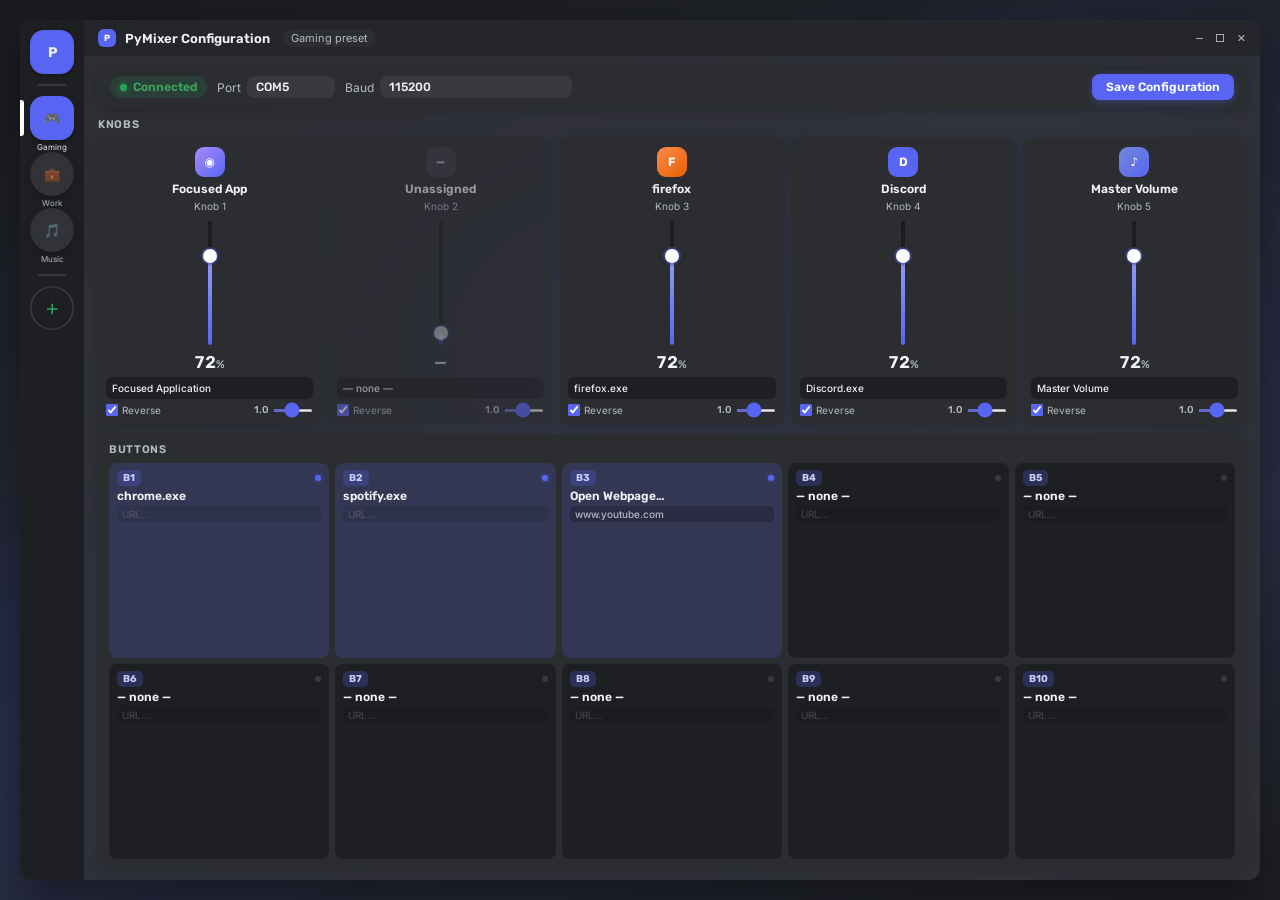
==== PyMixer/ui/index.html @ 0c316b10 "Add Discord-dark pywebview settings UI with profiles Fork reskin (Skin H2): Rubik/Inter, thin vertic" ====
<!DOCTYPE html>
<html lang="en">
<head>
  <meta charset="utf-8" />
  <meta name="viewport" content="width=device-width, initial-scale=1" />
  <title>PyMixer Configuration</title>
  <link rel="stylesheet" href="fonts.css" />
  <link rel="stylesheet" href="style.css" />
</head>
<body>
<div class="scene">
  <div class="blob b1"></div>
  <div class="blob b2"></div>
  <div class="blob b3"></div>
  <div class="shell">
    <div class="rail" id="rail">
      <div class="rail-item home" id="rail-home" title="PyMixer">P</div>
      <div class="rail-sep"></div>
      <div id="rail-profiles"></div>
      <div class="rail-sep"></div>
      <button type="button" class="rail-item add" id="rail-add" title="Add profile">+</button>
    </div>
    <div class="window">
      <div class="titlebar">
        <div class="title-left">
          <div class="logo">P</div>
          <div class="title">PyMixer Configuration</div>
          <span class="preset-tag" id="preset-tag">Default preset</span>
        </div>
        <div class="winbtns">
          <span title="Minimize">─</span>
          <span title="Maximize">□</span>
          <span class="close-btn" id="btn-close" title="Close">✕</span>
        </div>
      </div>
      <div class="content">
        <div class="conn">
          <div class="pill" id="status-pill"><span class="dot"></span> <span id="status-text">Checking…</span></div>
          <div class="field">
            <label for="port-select">Port</label>
            <select class="chip-select" id="port-select"></select>
          </div>
          <div class="field">
            <label for="baud-input">Baud</label>
            <input class="chip-input" id="baud-input" type="number" min="9600" step="100" value="115200" />
          </div>
          <div class="spacer"></div>
          <button type="button" class="save" id="btn-save">Save Configuration</button>
        </div>

        <div>
          <div class="sec">Knobs</div>
          <div class="channels" id="channels"></div>
        </div>

        <div class="btn-panel">
          <div class="sec">Buttons</div>
          <div class="btn-grid" id="buttons"></div>
        </div>
      </div>
    </div>
  </div>
  <div class="toast" id="toast"></div>
  <div class="modal-backdrop" id="modal">
    <div class="modal">
      <h3 id="modal-title">Add profile</h3>
      <input id="modal-input" type="text" maxlength="32" placeholder="Profile name" />
      <div class="modal-actions">
        <button type="button" class="ghost" id="modal-cancel">Cancel</button>
        <button type="button" class="danger" id="modal-delete" style="display:none">Delete</button>
        <button type="button" class="primary" id="modal-ok">Save</button>
      </div>
    </div>
  </div>
  <div class="rail-ctx" id="rail-ctx">
    <button type="button" id="ctx-rename">Rename…</button>
    <button type="button" class="danger" id="ctx-delete">Delete</button>
  </div>
</div>
<script src="app.js"></script>
</body>
</html>
---- PyMixer/ui/fonts.css ----
@font-face {
  font-family: 'Inter';
  font-style: normal;
  font-weight: 400;
  font-display: swap;
  src: url(fonts/f2.ttf) format('truetype');
}
@font-face {
  font-family: 'Inter';
  font-style: normal;
  font-weight: 500;
  font-display: swap;
  src: url(fonts/f1.ttf) format('truetype');
}
@font-face {
  font-family: 'Inter';
  font-style: normal;
  font-weight: 600;
  font-display: swap;
  src: url(fonts/f0.ttf) format('truetype');
}
@font-face {
  font-family: 'Rubik';
  font-style: normal;
  font-weight: 400;
  font-display: swap;
  src: url(fonts/f5.ttf) format('truetype');
}
@font-face {
  font-family: 'Rubik';
  font-style: normal;
  font-weight: 500;
  font-display: swap;
  src: url(fonts/f6.ttf) format('truetype');
}
@font-face {
  font-family: 'Rubik';
  font-style: normal;
  font-weight: 600;
  font-display: swap;
  src: url(fonts/f3.ttf) format('truetype');
}
@font-face {
  font-family: 'Rubik';
  font-style: normal;
  font-weight: 700;
  font-display: swap;
  src: url(fonts/f4.ttf) format('truetype');
}
---- PyMixer/ui/style.css ----
* { box-sizing: border-box; margin: 0; padding: 0; }
  :root {
    --rubik: "Rubik", system-ui, sans-serif;
    --inter: "Inter", system-ui, sans-serif;
    --base: #313338;
    --panel: #2B2D31;
    --deep: #1E1F22;
    --elev: #383A40;
    --blurple: #5865F2;
    --green: #23A55A;
    --text: #F2F3F5;
    --muted: #B5BAC1;
  }
  body {
    width: 1100px; height: 640px; overflow: hidden;
    font-family: var(--inter); color: var(--text); background: var(--deep);
  }
  .scene {
    width: 1100px; height: 640px; position: relative; overflow: hidden;
    background:
      radial-gradient(ellipse 80% 65% at 58% 40%, rgba(88,101,242,0.28) 0%, transparent 55%),
      radial-gradient(ellipse 55% 50% at 22% 70%, rgba(40,70,180,0.32) 0%, transparent 50%),
      radial-gradient(ellipse 45% 40% at 78% 18%, rgba(100,130,255,0.18) 0%, transparent 45%),
      linear-gradient(165deg, #1a1b1e 0%, #252836 42%, #2a2f45 68%, #1e1f22 100%);
  }
  .blob { position: absolute; border-radius: 50%; pointer-events: none; filter: blur(70px); }
  .b1 { width: 380px; height: 300px; left: 32%; top: 18%; background: rgba(88,101,242,0.22); }
  .b2 { width: 260px; height: 220px; right: 4%; top: 6%; background: rgba(60,90,220,0.18); filter: blur(80px); }
  .b3 { width: 300px; height: 240px; left: -2%; bottom: 4%; background: rgba(40,60,160,0.2); filter: blur(75px); }

  .shell {
    position: relative; z-index: 2;
    width: 1060px; height: 600px; margin: 20px;
    display: flex; border-radius: 12px; overflow: hidden;
    box-shadow: 0 20px 50px rgba(0,0,0,0.45);
  }

  /* Discord-like server rail */
  .rail {
    width: 64px; flex-shrink: 0;
    background: var(--deep);
    display: flex; flex-direction: column; align-items: center;
    padding: 10px 0; gap: 8px;
  }
  .rail-pill {
    width: 4px; height: 36px; border-radius: 0 3px 3px 0;
    background: transparent; position: absolute; left: 0;
  }
  .rail-item {
    width: 44px; height: 44px; border-radius: 50%;
    background: var(--base); color: var(--text);
    display: grid; place-items: center;
    font-family: var(--rubik); font-size: 13px; font-weight: 700;
    position: relative; transition: border-radius 0.15s;
    box-shadow: 0 2px 6px rgba(0,0,0,0.25);
  }
  .rail-item.active {
    border-radius: 14px; background: var(--blurple); color: #fff;
  }
  .rail-item.active::before {
    content: ''; position: absolute; left: -10px; width: 4px; height: 36px;
    background: #fff; border-radius: 0 3px 3px 0;
  }
  .rail-item.home { background: var(--blurple); border-radius: 14px; font-size: 14px; }
  .rail-sep {
    width: 28px; height: 2px; border-radius: 1px; background: var(--elev); margin: 2px 0;
  }
  .rail-item.add {
    background: transparent; color: var(--green);
    box-shadow: inset 0 0 0 1.5px var(--elev);
    font-size: 20px; font-weight: 400;
  }
  .rail-tip {
    font-family: var(--inter); font-size: 8px; color: var(--muted);
    text-align: center; line-height: 1.1; margin-top: -2px; max-width: 52px;
  }

  .window {
    flex: 1; min-width: 0;
    background: rgba(49, 51, 56, 0.86);
    backdrop-filter: blur(24px) saturate(1.2);
    -webkit-backdrop-filter: blur(24px) saturate(1.2);
    display: flex; flex-direction: column; overflow: hidden;
    box-shadow: inset 0 1px 0 rgba(255,255,255,0.04);
  }
  .titlebar {
    height: 36px; display: flex; align-items: center; justify-content: space-between;
    padding: 0 14px; background: rgba(30,31,34,0.55); flex-shrink: 0;
  }
  .title-left { display: flex; align-items: center; gap: 9px; }
  .logo {
    width: 18px; height: 18px; border-radius: 6px; background: var(--blurple); color: #fff;
    display: grid; place-items: center; font-family: var(--rubik); font-size: 9px; font-weight: 700;
  }
  .title { font-family: var(--rubik); font-size: 13px; font-weight: 600; }
  .preset-tag {
    font-family: var(--inter); font-size: 11px; color: var(--muted);
    background: var(--panel); padding: 2px 8px; border-radius: 999px; margin-left: 4px;
  }
  .winbtns { display: flex; gap: 12px; color: var(--muted); font-size: 11px; }

  .content {
    flex: 1; padding: 10px 14px 12px; display: flex; flex-direction: column; gap: 10px; min-height: 0;
  }
  .conn {
    display: flex; align-items: center; gap: 10px;
    background: var(--panel); border-radius: 8px; padding: 8px 12px;
    box-shadow: 0 2px 8px rgba(0,0,0,0.18); flex-shrink: 0;
  }
  .pill {
    display: inline-flex; align-items: center; gap: 6px;
    background: rgba(35,165,90,0.15); color: #3ba55d;
    font-family: var(--rubik); font-size: 12px; font-weight: 600;
    padding: 4px 10px; border-radius: 999px;
  }
  .pill .dot {
    width: 7px; height: 7px; border-radius: 50%; background: var(--green);
    box-shadow: 0 0 6px rgba(35,165,90,0.7);
  }
  .field { display: flex; align-items: center; gap: 6px; font-family: var(--inter); font-size: 12px; color: var(--muted); }
  .chip {
    background: var(--elev); color: var(--text);
    font-family: var(--rubik); font-size: 12px; font-weight: 500;
    padding: 4px 9px; border-radius: 8px;
  }
  .spacer { flex: 1; }
  .save {
    background: var(--blurple); color: #fff; border: none;
    font-family: var(--rubik); font-size: 12px; font-weight: 600;
    padding: 6px 14px; border-radius: 8px;
    box-shadow: 0 2px 10px rgba(88,101,242,0.35);
  }
  .sec {
    font-family: var(--rubik); font-size: 11px; font-weight: 600;
    letter-spacing: 0.06em; text-transform: uppercase; color: var(--muted);
    margin-bottom: 7px;
  }
  .channels { display: grid; grid-template-columns: repeat(5, 1fr); gap: 8px; flex-shrink: 0; }
  .channel {
    background: var(--panel); border-radius: 8px; padding: 9px 8px 8px;
    display: flex; flex-direction: column; align-items: center; gap: 5px;
    min-height: 286px; box-shadow: 0 2px 8px rgba(0,0,0,0.16);
  }
  .channel.off { opacity: 0.55; }
  .badge {
    width: 30px; height: 30px; border-radius: 9px;
    display: grid; place-items: center;
    font-family: var(--rubik); font-size: 12px; font-weight: 700; color: #fff;
  }
  .badge.focus { background: linear-gradient(135deg, #a78bfa, #5865F2); }
  .badge.empty { background: var(--elev); color: var(--muted); }
  .badge.ff { background: linear-gradient(135deg, #ff8a4c, #e66000); }
  .badge.dc { background: #5865F2; }
  .badge.master { background: linear-gradient(135deg, #7289da, #5865F2); }
  .ch-name {
    font-family: var(--rubik); font-size: 12px; font-weight: 600;
    text-align: center; line-height: 1.2; color: var(--text);
    max-width: 100%; white-space: nowrap; overflow: hidden; text-overflow: ellipsis;
  }
  .ch-sub { font-family: var(--inter); font-size: 10px; color: var(--muted); margin-top: -1px; }
  .fader-wrap {
    flex: 1; width: 100%; display: flex; justify-content: center; align-items: stretch;
    padding: 4px 0 2px; min-height: 120px;
  }
  .fader {
    width: 4px; height: 100%; border-radius: 2px; background: var(--deep); position: relative;
    box-shadow: inset 0 1px 2px rgba(0,0,0,0.35);
  }
  .fader-fill {
    position: absolute; left: 0; right: 0; bottom: 0; border-radius: 2px;
    background: linear-gradient(180deg, #949cf7 0%, var(--blurple) 100%);
  }
  .fader-knob {
    position: absolute; left: 50%; width: 14px; height: 14px; margin-left: -7px;
    border-radius: 50%; background: #fff;
    box-shadow: 0 1px 4px rgba(0,0,0,0.4), 0 0 0 2px rgba(88,101,242,0.45);
  }
  .vol {
    font-family: var(--rubik); font-size: 17px; font-weight: 600;
    color: var(--text); font-variant-numeric: tabular-nums;
  }
  .vol span { font-size: 11px; font-weight: 500; color: var(--muted); }
  .vol.dim { color: var(--muted); }
  .controls { width: 100%; display: flex; flex-direction: column; gap: 5px; }
  .dd {
    width: 100%; background: var(--deep); color: var(--text);
    font-family: var(--inter); font-size: 10px; font-weight: 500;
    padding: 5px 6px; border-radius: 6px;
    white-space: nowrap; overflow: hidden; text-overflow: ellipsis;
  }
  .opts {
    display: flex; align-items: center; justify-content: space-between; gap: 4px;
    font-family: var(--inter); font-size: 10px; color: var(--muted);
  }
  .chk { display: flex; align-items: center; gap: 4px; }
  .chk-box {
    width: 12px; height: 12px; border-radius: 3px; background: var(--blurple);
    display: grid; place-items: center; color: #fff; font-size: 8px; font-weight: 700;
  }
  .sens { display: flex; align-items: center; gap: 4px; font-family: var(--rubik); font-size: 10px; font-weight: 500; }
  .sens-bar { width: 32px; height: 3px; border-radius: 2px; background: var(--deep); position: relative; }
  .sens-fill { position: absolute; left: 0; top: 0; bottom: 0; width: 50%; background: var(--blurple); border-radius: 2px; }
  .sens-dot {
    position: absolute; top: -3px; left: 50%; width: 8px; height: 8px; margin-left: -4px;
    background: #fff; border-radius: 50%; box-shadow: 0 0 0 2px var(--blurple);
  }
  .btn-panel {
    flex: 1; min-height: 0; background: var(--panel); border-radius: 8px; padding: 9px 11px;
    box-shadow: 0 2px 8px rgba(0,0,0,0.14); display: flex; flex-direction: column;
  }
  .btn-grid { display: grid; grid-template-columns: repeat(5, 1fr); gap: 6px; flex: 1; }
  .bcard {
    background: var(--deep); border-radius: 8px; padding: 7px 8px;
    display: flex; flex-direction: column; gap: 3px;
  }
  .bcard.live { background: rgba(88,101,242,0.18); }
  .btop { display: flex; align-items: center; justify-content: space-between; }
  .bid {
    font-family: var(--rubik); font-size: 10px; font-weight: 700; color: #c9cdfb;
    background: rgba(88,101,242,0.25); padding: 2px 6px; border-radius: 5px;
  }
  .bdot { width: 6px; height: 6px; border-radius: 50%; background: var(--elev); }
  .bdot.on { background: var(--blurple); box-shadow: 0 0 5px rgba(88,101,242,0.6); }
  .bact {
    font-family: var(--rubik); font-size: 12px; font-weight: 600; color: var(--text);
    white-space: nowrap; overflow: hidden; text-overflow: ellipsis;
  }
  .bcard:not(.live) .bact { color: var(--muted); font-weight: 500; }
  .burl {
    font-family: var(--inter); font-size: 10px; color: var(--muted);
    background: rgba(0,0,0,0.2); border-radius: 4px; padding: 2px 5px;
    white-space: nowrap; overflow: hidden; text-overflow: ellipsis;
  }
  .bcard:not(.live) .burl { opacity: 0.4; }

  /* Interactive controls (pywebview / live UI) */
  html, body { width: 100%; height: 100%; min-width: 960px; min-height: 600px; }
  .scene { width: 100%; height: 100%; }
  .shell { width: calc(100% - 40px); height: calc(100% - 40px); margin: 20px; }
  .rail-item { cursor: pointer; border: none; outline: none; }
  .rail-item:hover:not(.active):not(.home) { border-radius: 14px; background: var(--elev); }
  .rail-item.add:hover { color: #fff; background: var(--green); box-shadow: none; }
  .rail-wrap { display: flex; flex-direction: column; align-items: center; gap: 2px; width: 100%; }
  .rail-label {
    font-family: var(--inter); font-size: 8px; color: var(--muted);
    text-align: center; max-width: 56px; overflow: hidden; text-overflow: ellipsis; white-space: nowrap;
  }
  .rail-item.active + .rail-label, .rail-wrap.active .rail-label { color: var(--text); }
  button.save { cursor: pointer; }
  button.save:hover { filter: brightness(1.08); }
  button.save:disabled { opacity: 0.6; cursor: default; }
  .pill.off { background: rgba(237,66,69,0.15); color: #ed4245; }
  .pill.off .dot { background: #ed4245; box-shadow: 0 0 6px rgba(237,66,69,0.7); }
  select.dd, select.chip-select, input.chip-input, input.burl-input {
    width: 100%; background: var(--deep); color: var(--text); border: none; outline: none;
    font-family: var(--inter); font-size: 10px; font-weight: 500;
    padding: 5px 6px; border-radius: 6px; appearance: none; -webkit-appearance: none;
    cursor: pointer;
  }
  select.chip-select, input.chip-input {
    width: auto; min-width: 88px; font-family: var(--rubik); font-size: 12px;
    background: var(--elev); padding: 4px 9px; border-radius: 8px;
  }
  input.burl-input {
    background: rgba(0,0,0,0.2); border-radius: 4px; padding: 2px 5px; font-size: 10px;
    color: var(--muted); cursor: text;
  }
  input.burl-input:disabled { opacity: 0.4; }
  .chk input[type=checkbox] { accent-color: var(--blurple); width: 12px; height: 12px; cursor: pointer; }
  .sens input[type=range] {
    width: 40px; height: 3px; accent-color: var(--blurple); cursor: pointer;
  }
  .sens-val { min-width: 22px; text-align: right; }
  .toast {
    position: absolute; right: 28px; bottom: 28px; z-index: 20;
    background: var(--blurple); color: #fff; padding: 8px 14px; border-radius: 8px;
    font-family: var(--rubik); font-size: 12px; font-weight: 600;
    box-shadow: 0 8px 24px rgba(0,0,0,0.35); opacity: 0; transform: translateY(8px);
    transition: opacity 0.2s, transform 0.2s; pointer-events: none;
  }
  .toast.show { opacity: 1; transform: translateY(0); }
  .toast.err { background: #ed4245; }
  .winbtns span { cursor: default; user-select: none; }
  .winbtns .close-btn { cursor: pointer; }
  .winbtns .close-btn:hover { color: #ed4245; }
  .channel select.dd { margin-top: 0; }
  .bcard select.bact-select {
    width: 100%; background: transparent; border: none; outline: none; color: inherit;
    font-family: var(--rubik); font-size: 12px; font-weight: 600; padding: 0;
    appearance: none; -webkit-appearance: none; cursor: pointer;
  }
  .modal-backdrop {
    position: absolute; inset: 0; z-index: 30; background: rgba(0,0,0,0.55);
    display: none; align-items: center; justify-content: center;
  }
  .modal-backdrop.show { display: flex; }
  .modal {
    background: var(--panel); border-radius: 12px; padding: 16px 18px; width: 320px;
    box-shadow: 0 16px 40px rgba(0,0,0,0.5);
  }
  .modal h3 { font-family: var(--rubik); font-size: 15px; margin-bottom: 10px; }
  .modal input {
    width: 100%; background: var(--deep); border: none; border-radius: 8px;
    color: var(--text); padding: 8px 10px; font-family: var(--inter); font-size: 13px;
    outline: none; margin-bottom: 12px;
  }
  .modal-actions { display: flex; gap: 8px; justify-content: flex-end; }
  .modal-actions button {
    border: none; border-radius: 8px; padding: 6px 12px; cursor: pointer;
    font-family: var(--rubik); font-size: 12px; font-weight: 600;
  }
  .modal-actions .primary { background: var(--blurple); color: #fff; }
  .modal-actions .ghost { background: var(--elev); color: var(--text); }
  .modal-actions .danger { background: #ed4245; color: #fff; }
  .rail-ctx {
    position: absolute; z-index: 40; background: var(--panel); border-radius: 8px;
    padding: 4px; min-width: 120px; box-shadow: 0 8px 24px rgba(0,0,0,0.4); display: none;
  }
  .rail-ctx.show { display: block; }
  .rail-ctx button {
    display: block; width: 100%; text-align: left; border: none; background: transparent;
    color: var(--text); font-family: var(--inter); font-size: 12px; padding: 6px 10px;
    border-radius: 6px; cursor: pointer;
  }
  .rail-ctx button:hover { background: var(--elev); }
  .rail-ctx button.danger { color: #ed4245; }
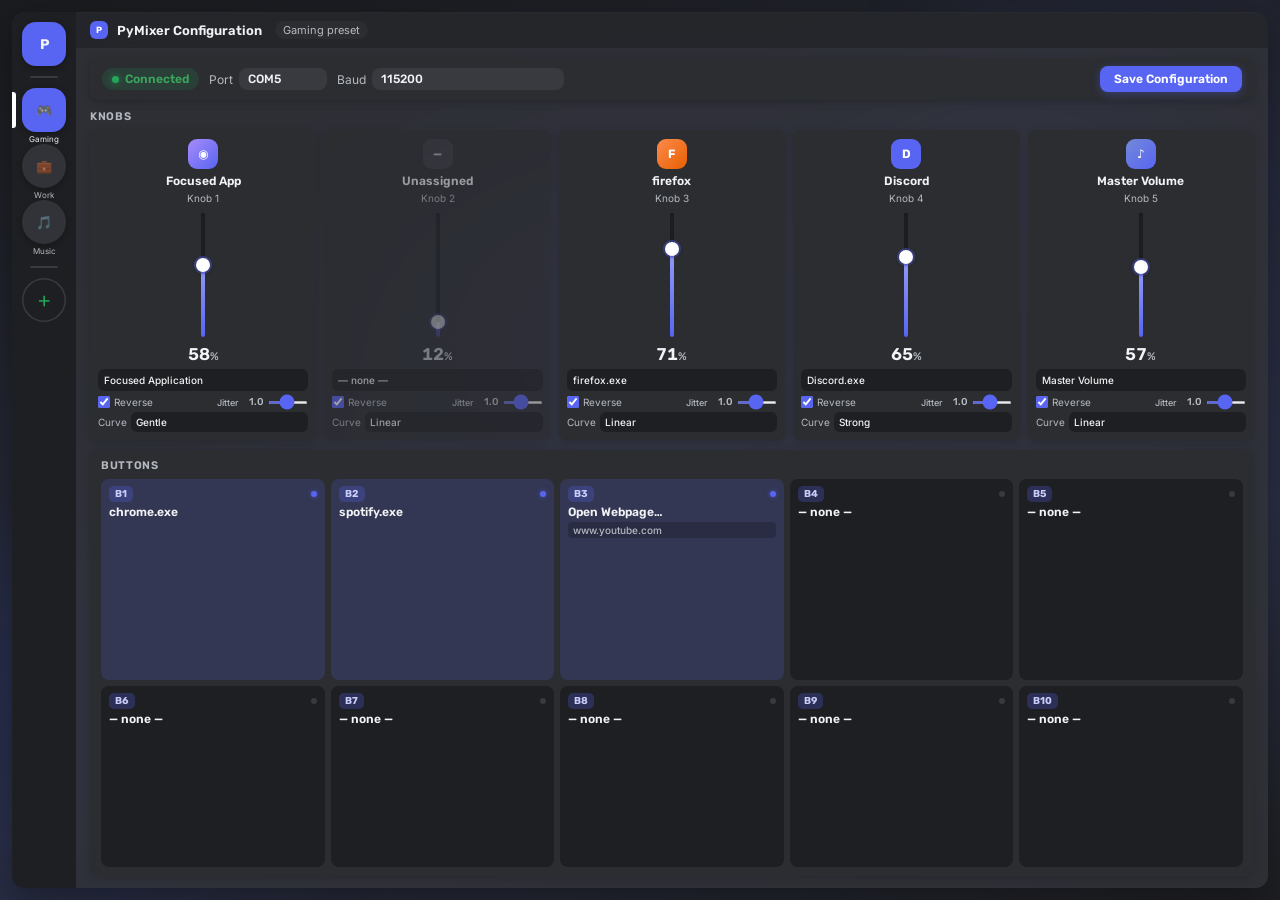
==== commit 2bf91cd3: "Fix settings chrome, live faders, curves, and harden profiles Remove the fake in-window title bar th" ====
--- a/PyMixer/ui/index.html
+++ b/PyMixer/ui/index.html
@@ -21,16 +21,11 @@
       <button type="button" class="rail-item add" id="rail-add" title="Add profile">+</button>
     </div>
     <div class="window">
-      <div class="titlebar">
+      <div class="header">
         <div class="title-left">
           <div class="logo">P</div>
           <div class="title">PyMixer Configuration</div>
           <span class="preset-tag" id="preset-tag">Default preset</span>
-        </div>
-        <div class="winbtns">
-          <span title="Minimize">─</span>
-          <span title="Maximize">□</span>
-          <span class="close-btn" id="btn-close" title="Close">✕</span>
         </div>
       </div>
       <div class="content">
--- a/PyMixer/ui/style.css
+++ b/PyMixer/ui/style.css
@@ -31,9 +31,9 @@
 
   .shell {
     position: relative; z-index: 2;
-    width: 1060px; height: 600px; margin: 20px;
+    width: 1060px; height: 600px; margin: 12px;
     display: flex; border-radius: 12px; overflow: hidden;
-    box-shadow: 0 20px 50px rgba(0,0,0,0.45);
+    box-shadow: 0 12px 36px rgba(0,0,0,0.35);
   }
 
   /* Discord-like server rail */
@@ -84,7 +84,7 @@
     display: flex; flex-direction: column; overflow: hidden;
     box-shadow: inset 0 1px 0 rgba(255,255,255,0.04);
   }
-  .titlebar {
+  .header {
     height: 36px; display: flex; align-items: center; justify-content: space-between;
     padding: 0 14px; background: rgba(30,31,34,0.55); flex-shrink: 0;
   }
@@ -98,7 +98,6 @@
     font-family: var(--inter); font-size: 11px; color: var(--muted);
     background: var(--panel); padding: 2px 8px; border-radius: 999px; margin-left: 4px;
   }
-  .winbtns { display: flex; gap: 12px; color: var(--muted); font-size: 11px; }
 
   .content {
     flex: 1; padding: 10px 14px 12px; display: flex; flex-direction: column; gap: 10px; min-height: 0;
@@ -140,7 +139,7 @@
   .channel {
     background: var(--panel); border-radius: 8px; padding: 9px 8px 8px;
     display: flex; flex-direction: column; align-items: center; gap: 5px;
-    min-height: 286px; box-shadow: 0 2px 8px rgba(0,0,0,0.16);
+    min-height: 310px; box-shadow: 0 2px 8px rgba(0,0,0,0.16);
   }
   .channel.off { opacity: 0.55; }
   .badge {
@@ -166,7 +165,11 @@
   .fader {
     width: 4px; height: 100%; border-radius: 2px; background: var(--deep); position: relative;
     box-shadow: inset 0 1px 2px rgba(0,0,0,0.35);
-  }
+    pointer-events: none; user-select: none;
+  }
+  .fader.stale .fader-fill { opacity: 0.35; }
+  .fader.stale .fader-knob { opacity: 0.35; box-shadow: none; }
+  .vol.stale { color: var(--muted); opacity: 0.7; font-size: 13px; font-weight: 500; }
   .fader-fill {
     position: absolute; left: 0; right: 0; bottom: 0; border-radius: 2px;
     background: linear-gradient(180deg, #949cf7 0%, var(--blurple) 100%);
@@ -237,7 +240,7 @@
   /* Interactive controls (pywebview / live UI) */
   html, body { width: 100%; height: 100%; min-width: 960px; min-height: 600px; }
   .scene { width: 100%; height: 100%; }
-  .shell { width: calc(100% - 40px); height: calc(100% - 40px); margin: 20px; }
+  .shell { width: calc(100% - 24px); height: calc(100% - 24px); margin: 12px; }
   .rail-item { cursor: pointer; border: none; outline: none; }
   .rail-item:hover:not(.active):not(.home) { border-radius: 14px; background: var(--elev); }
   .rail-item.add:hover { color: #fff; background: var(--green); box-shadow: none; }
@@ -281,9 +284,6 @@
   }
   .toast.show { opacity: 1; transform: translateY(0); }
   .toast.err { background: #ed4245; }
-  .winbtns span { cursor: default; user-select: none; }
-  .winbtns .close-btn { cursor: pointer; }
-  .winbtns .close-btn:hover { color: #ed4245; }
   .channel select.dd { margin-top: 0; }
   .bcard select.bact-select {
     width: 100%; background: transparent; border: none; outline: none; color: inherit;
@@ -325,3 +325,24 @@
   }
   .rail-ctx button:hover { background: var(--elev); }
   .rail-ctx button.danger { color: #ed4245; }
+
+  .opts-col { width: 100%; display: flex; flex-direction: column; gap: 4px; }
+  .opts { flex-wrap: wrap; }
+  .sens-label {
+    font-family: var(--inter); font-size: 9px; color: var(--muted);
+    white-space: nowrap;
+  }
+  .curve-row {
+    display: flex; align-items: center; justify-content: space-between; gap: 4px;
+    font-family: var(--inter); font-size: 10px; color: var(--muted); width: 100%;
+  }
+  .curve-row label { flex-shrink: 0; }
+  select.curve-select {
+    flex: 1; min-width: 0; background: var(--deep); color: var(--text); border: none; outline: none;
+    font-family: var(--inter); font-size: 10px; font-weight: 500;
+    padding: 4px 5px; border-radius: 6px; appearance: none; -webkit-appearance: none;
+    cursor: pointer;
+  }
+  input.burl-input { display: none; }
+  input.burl-input.show { display: block; }
+
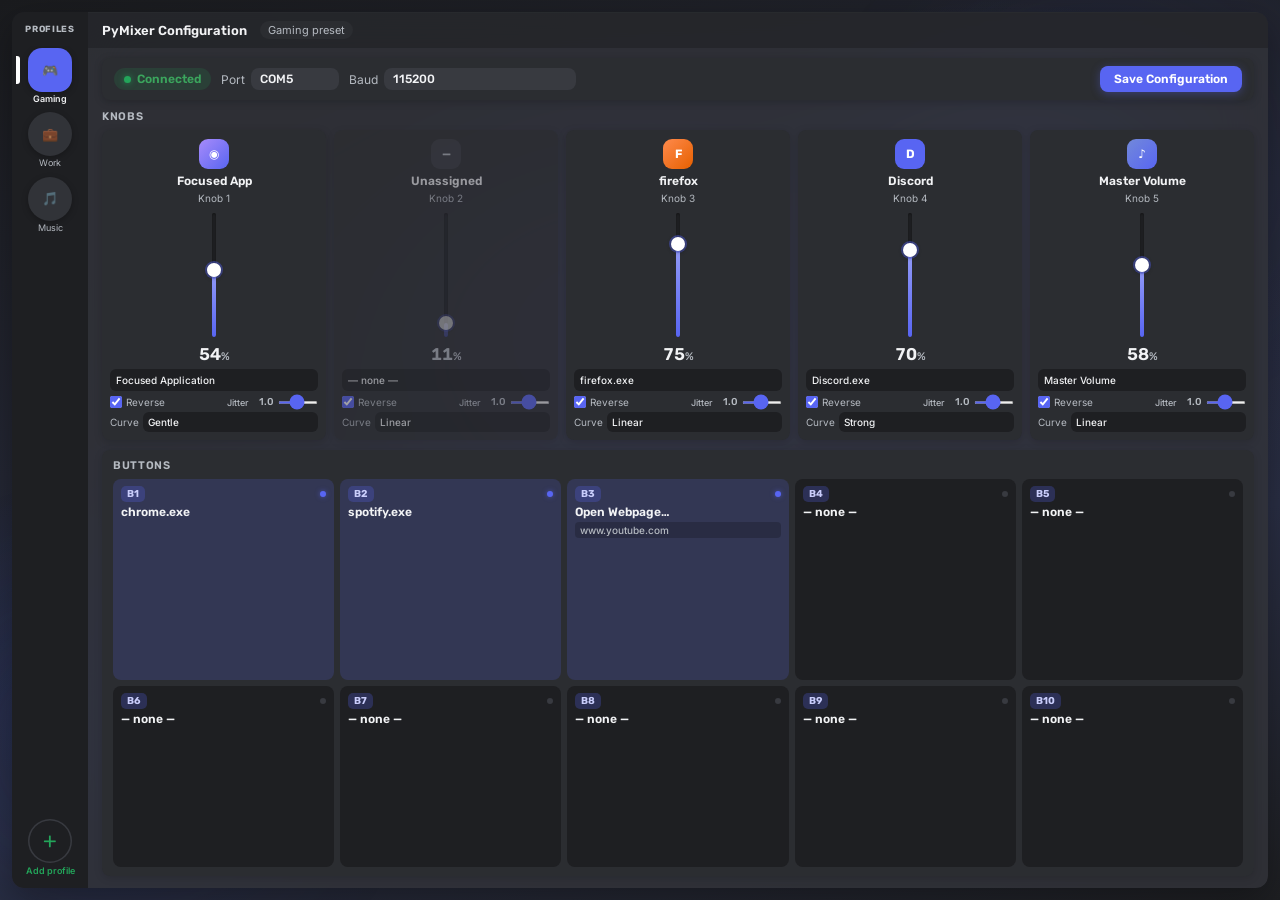
==== commit 8a8a0802: "Clarify profiles rail and use real app icon in tray popup Remove the home/logo P badges from the set" ====
--- a/PyMixer/ui/index.html
+++ b/PyMixer/ui/index.html
@@ -14,16 +14,16 @@
   <div class="blob b3"></div>
   <div class="shell">
     <div class="rail" id="rail">
-      <div class="rail-item home" id="rail-home" title="PyMixer">P</div>
-      <div class="rail-sep"></div>
-      <div id="rail-profiles"></div>
-      <div class="rail-sep"></div>
-      <button type="button" class="rail-item add" id="rail-add" title="Add profile">+</button>
+      <div class="rail-heading">Profiles</div>
+      <div id="rail-profiles" class="rail-profiles"></div>
+      <div class="rail-foot">
+        <button type="button" class="rail-item add" id="rail-add" title="Add profile" aria-label="Add profile">+</button>
+        <div class="rail-label">Add profile</div>
+      </div>
     </div>
     <div class="window">
       <div class="header">
         <div class="title-left">
-          <div class="logo">P</div>
           <div class="title">PyMixer Configuration</div>
           <span class="preset-tag" id="preset-tag">Default preset</span>
         </div>
--- a/PyMixer/ui/style.css
+++ b/PyMixer/ui/style.css
@@ -36,45 +36,48 @@
     box-shadow: 0 12px 36px rgba(0,0,0,0.35);
   }
 
-  /* Discord-like server rail */
+  /* Discord-like profiles rail */
   .rail {
-    width: 64px; flex-shrink: 0;
+    width: 76px; flex-shrink: 0;
     background: var(--deep);
     display: flex; flex-direction: column; align-items: center;
-    padding: 10px 0; gap: 8px;
-  }
-  .rail-pill {
-    width: 4px; height: 36px; border-radius: 0 3px 3px 0;
-    background: transparent; position: absolute; left: 0;
+    padding: 10px 0 12px; gap: 6px;
+  }
+  .rail-heading {
+    font-family: var(--rubik); font-size: 9px; font-weight: 700;
+    letter-spacing: 0.08em; text-transform: uppercase; color: var(--muted);
+    text-align: center; width: 100%; padding: 2px 4px 6px;
+  }
+  .rail-profiles {
+    flex: 1; min-height: 0; width: 100%;
+    display: flex; flex-direction: column; align-items: center; gap: 8px;
+    overflow-y: auto; padding: 2px 0;
   }
   .rail-item {
     width: 44px; height: 44px; border-radius: 50%;
     background: var(--base); color: var(--text);
     display: grid; place-items: center;
     font-family: var(--rubik); font-size: 13px; font-weight: 700;
-    position: relative; transition: border-radius 0.15s;
+    position: relative; transition: border-radius 0.15s, background 0.15s;
     box-shadow: 0 2px 6px rgba(0,0,0,0.25);
   }
   .rail-item.active {
     border-radius: 14px; background: var(--blurple); color: #fff;
   }
   .rail-item.active::before {
-    content: ''; position: absolute; left: -10px; width: 4px; height: 36px;
+    content: ''; position: absolute; left: -12px; width: 4px; height: 28px;
     background: #fff; border-radius: 0 3px 3px 0;
-  }
-  .rail-item.home { background: var(--blurple); border-radius: 14px; font-size: 14px; }
-  .rail-sep {
-    width: 28px; height: 2px; border-radius: 1px; background: var(--elev); margin: 2px 0;
   }
   .rail-item.add {
     background: transparent; color: var(--green);
     box-shadow: inset 0 0 0 1.5px var(--elev);
-    font-size: 20px; font-weight: 400;
-  }
-  .rail-tip {
-    font-family: var(--inter); font-size: 8px; color: var(--muted);
-    text-align: center; line-height: 1.1; margin-top: -2px; max-width: 52px;
-  }
+    font-size: 22px; font-weight: 400; line-height: 1;
+  }
+  .rail-foot {
+    display: flex; flex-direction: column; align-items: center; gap: 3px;
+    width: 100%; padding-top: 4px; margin-top: auto;
+  }
+  .rail-foot .rail-label { color: var(--green); font-weight: 600; }
 
   .window {
     flex: 1; min-width: 0;
@@ -89,10 +92,6 @@
     padding: 0 14px; background: rgba(30,31,34,0.55); flex-shrink: 0;
   }
   .title-left { display: flex; align-items: center; gap: 9px; }
-  .logo {
-    width: 18px; height: 18px; border-radius: 6px; background: var(--blurple); color: #fff;
-    display: grid; place-items: center; font-family: var(--rubik); font-size: 9px; font-weight: 700;
-  }
   .title { font-family: var(--rubik); font-size: 13px; font-weight: 600; }
   .preset-tag {
     font-family: var(--inter); font-size: 11px; color: var(--muted);
@@ -242,14 +241,15 @@
   .scene { width: 100%; height: 100%; }
   .shell { width: calc(100% - 24px); height: calc(100% - 24px); margin: 12px; }
   .rail-item { cursor: pointer; border: none; outline: none; }
-  .rail-item:hover:not(.active):not(.home) { border-radius: 14px; background: var(--elev); }
+  .rail-item:hover:not(.active):not(.add) { border-radius: 14px; background: var(--elev); }
   .rail-item.add:hover { color: #fff; background: var(--green); box-shadow: none; }
   .rail-wrap { display: flex; flex-direction: column; align-items: center; gap: 2px; width: 100%; }
   .rail-label {
-    font-family: var(--inter); font-size: 8px; color: var(--muted);
-    text-align: center; max-width: 56px; overflow: hidden; text-overflow: ellipsis; white-space: nowrap;
-  }
-  .rail-item.active + .rail-label, .rail-wrap.active .rail-label { color: var(--text); }
+    font-family: var(--inter); font-size: 9px; color: var(--muted);
+    text-align: center; max-width: 68px; line-height: 1.15;
+    overflow: hidden; text-overflow: ellipsis; white-space: nowrap;
+  }
+  .rail-wrap.active .rail-label { color: var(--text); font-weight: 600; }
   button.save { cursor: pointer; }
   button.save:hover { filter: brightness(1.08); }
   button.save:disabled { opacity: 0.6; cursor: default; }
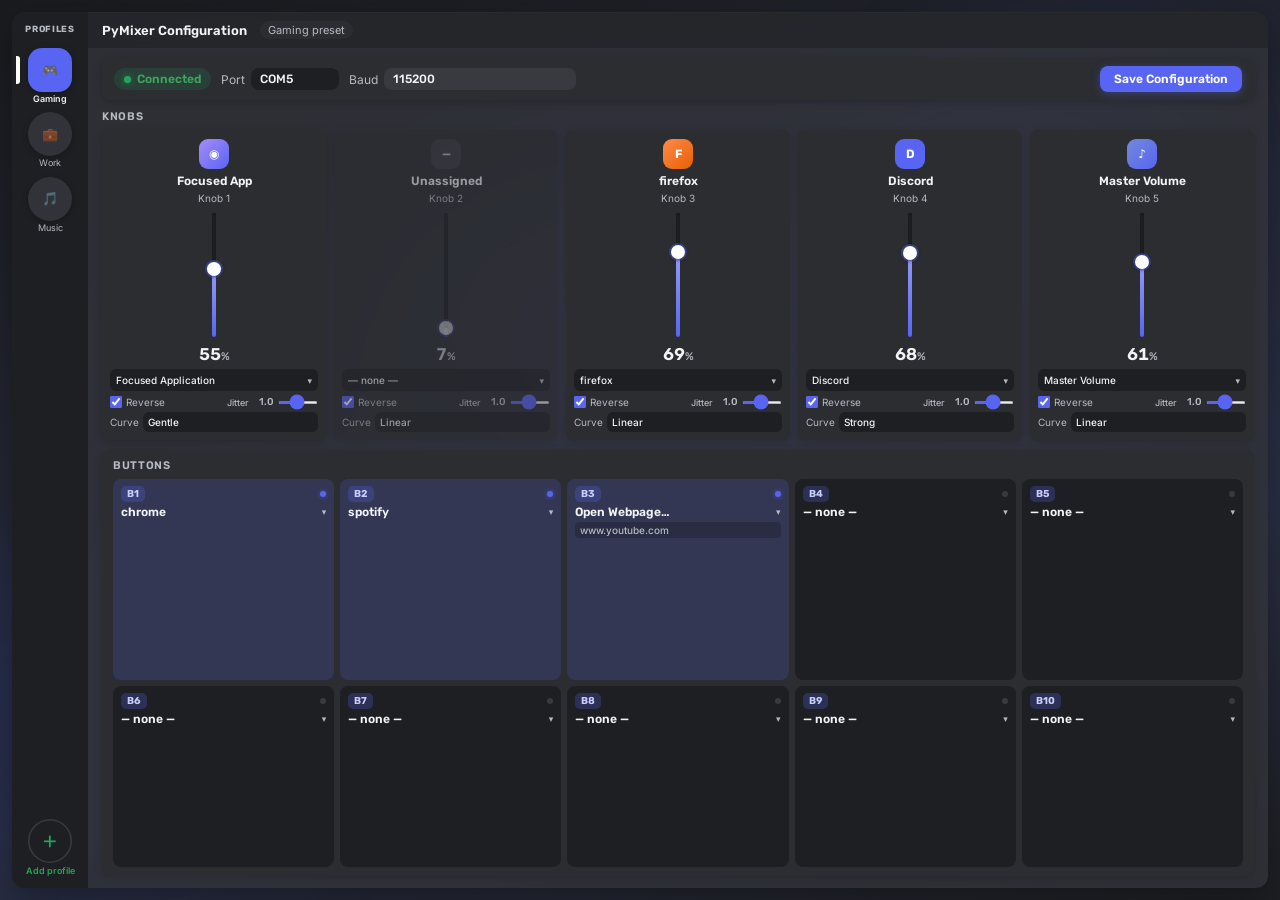
==== commit 57cb66ef: "v1.3.2: dark app picker, pycaw live faders, resilient config saves - Replace native knob/button <sel" ====
--- a/PyMixer/ui/index.html
+++ b/PyMixer/ui/index.html
@@ -3,6 +3,7 @@
 <head>
   <meta charset="utf-8" />
   <meta name="viewport" content="width=device-width, initial-scale=1" />
+  <meta name="color-scheme" content="dark" />
   <title>PyMixer Configuration</title>
   <link rel="stylesheet" href="fonts.css" />
   <link rel="stylesheet" href="style.css" />
@@ -72,6 +73,7 @@
     <button type="button" class="danger" id="ctx-delete">Delete</button>
   </div>
 </div>
+<script src="app_picker.js"></script>
 <script src="app.js"></script>
 </body>
 </html>
--- a/PyMixer/ui/style.css
+++ b/PyMixer/ui/style.css
@@ -12,9 +12,11 @@
     --text: #F2F3F5;
     --muted: #B5BAC1;
   }
+  html { color-scheme: dark; }
   body {
     width: 1100px; height: 640px; overflow: hidden;
     font-family: var(--inter); color: var(--text); background: var(--deep);
+    color-scheme: dark;
   }
   .scene {
     width: 1100px; height: 640px; position: relative; overflow: hidden;
@@ -346,3 +348,84 @@
   input.burl-input { display: none; }
   input.burl-input.show { display: block; }
 
+
+  /* Native <select> fallback (port / curve) — force dark options */
+  select, select.chip-select, select.curve-select {
+    color-scheme: dark;
+    background: var(--deep);
+    color: var(--text);
+  }
+  select option, select.chip-select option, select.curve-select option {
+    background: #1e1f22;
+    color: #f2f3f5;
+  }
+
+  /* Custom Discord-dark app picker */
+  .app-picker { position: relative; width: 100%; z-index: 1; }
+  .app-picker.open { z-index: 50; }
+  .app-picker .ap-btn {
+    width: 100%; display: flex; align-items: center; justify-content: space-between; gap: 6px;
+    background: var(--deep); color: var(--text); border: none; outline: none;
+    font-family: var(--inter); font-size: 10px; font-weight: 500;
+    padding: 5px 6px; border-radius: 6px; cursor: pointer; text-align: left;
+  }
+  .app-picker.compact .ap-btn {
+    background: transparent; font-family: var(--rubik); font-size: 12px; font-weight: 600;
+    padding: 0;
+  }
+  .app-picker .ap-label {
+    overflow: hidden; text-overflow: ellipsis; white-space: nowrap; flex: 1;
+  }
+  .app-picker .ap-caret { color: var(--muted); font-size: 9px; flex-shrink: 0; }
+  .app-picker .ap-panel {
+    display: none; position: absolute; left: 0; right: 0; top: calc(100% + 4px);
+    background: #1e1f22; border: 1px solid #3f4147; border-radius: 10px;
+    box-shadow: 0 12px 32px rgba(0,0,0,0.55); overflow: hidden; min-width: 220px;
+  }
+  .app-picker.open .ap-panel { display: flex; flex-direction: column; max-height: 280px; }
+  .ap-search-wrap { padding: 8px; border-bottom: 1px solid #2b2d31; }
+  .ap-search {
+    width: 100%; background: #2b2d31; color: var(--text); border: none; outline: none;
+    border-radius: 6px; padding: 7px 9px; font-family: var(--inter); font-size: 12px;
+  }
+  .ap-list {
+    overflow: auto; flex: 1; padding: 4px 0;
+    scrollbar-width: thin; scrollbar-color: #4e5058 #1e1f22;
+  }
+  .ap-list::-webkit-scrollbar { width: 8px; }
+  .ap-list::-webkit-scrollbar-track { background: #1e1f22; }
+  .ap-list::-webkit-scrollbar-thumb { background: #4e5058; border-radius: 8px; }
+  .ap-group {
+    padding: 8px 10px 4px; font-family: var(--rubik); font-size: 10px; font-weight: 700;
+    color: var(--muted); text-transform: uppercase; letter-spacing: 0.04em;
+  }
+  .ap-option {
+    display: flex; flex-direction: column; align-items: flex-start; gap: 1px;
+    width: 100%; border: none; background: transparent; color: var(--text);
+    text-align: left; padding: 6px 12px; cursor: pointer; font-family: var(--inter); font-size: 12px;
+  }
+  .ap-option:hover, .ap-option.active { background: #35373c; }
+  .ap-option.selected { background: rgba(88,101,242,0.22); color: #fff; }
+  .ap-opt-sub { font-size: 10px; color: var(--muted); }
+  .ap-expand {
+    width: calc(100% - 16px); margin: 4px 8px 8px; border: none; border-radius: 6px;
+    background: #2b2d31; color: var(--blurple); font-family: var(--inter); font-size: 11px;
+    font-weight: 600; padding: 7px 8px; cursor: pointer;
+  }
+  .ap-expand:hover { background: #35373c; }
+  .ap-manual { border-top: 1px solid #2b2d31; padding: 6px 8px 8px; }
+  .ap-manual-toggle {
+    border: none; background: transparent; color: var(--muted); cursor: pointer;
+    font-family: var(--inter); font-size: 11px; padding: 4px 2px;
+  }
+  .ap-manual-toggle:hover { color: var(--text); }
+  .ap-manual-row { display: none; gap: 6px; margin-top: 6px; }
+  .ap-manual-row.show { display: flex; }
+  .ap-manual-input {
+    flex: 1; background: #2b2d31; color: var(--text); border: none; outline: none;
+    border-radius: 6px; padding: 6px 8px; font-family: var(--inter); font-size: 11px;
+  }
+  .ap-manual-ok {
+    border: none; border-radius: 6px; background: var(--blurple); color: #fff;
+    font-family: var(--rubik); font-size: 11px; font-weight: 600; padding: 6px 10px; cursor: pointer;
+  }
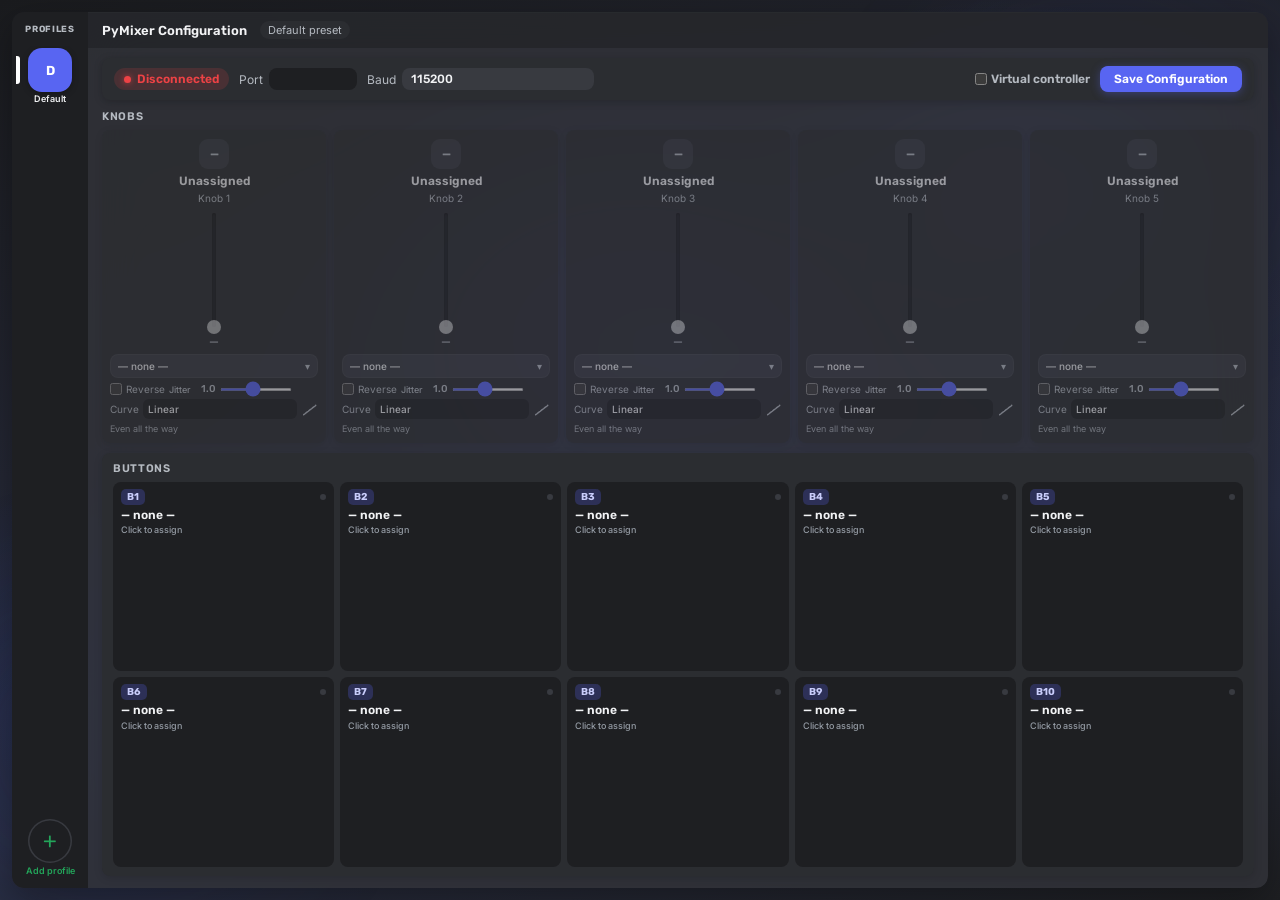
==== commit 2af65347: "Release v1.4.2: optional Virtual controller for public app Settings toggle (default off, saved on Sa" ====
--- a/PyMixer/ui/index.html
+++ b/PyMixer/ui/index.html
@@ -41,6 +41,10 @@
             <input class="chip-input" id="baud-input" type="number" min="9600" step="100" value="115200" />
           </div>
           <div class="spacer"></div>
+          <label class="chk vc-toggle" title="Enable the on-screen mixer board (saved with Save)">
+            <input type="checkbox" id="chk-virtual-controller" /> Virtual controller
+          </label>
+          <button type="button" class="ghost-chip" id="btn-controller" hidden title="Open the virtual mixer board">Show</button>
           <button type="button" class="save" id="btn-save">Save Configuration</button>
         </div>
 
--- a/PyMixer/ui/style.css
+++ b/PyMixer/ui/style.css
@@ -13,13 +13,14 @@
     --muted: #B5BAC1;
   }
   html { color-scheme: dark; }
-  body {
-    width: 1100px; height: 640px; overflow: hidden;
+  html, body {
+    width: 100%; height: 100%; max-width: 100%;
+    overflow: hidden; overflow-x: hidden;
     font-family: var(--inter); color: var(--text); background: var(--deep);
     color-scheme: dark;
   }
   .scene {
-    width: 1100px; height: 640px; position: relative; overflow: hidden;
+    width: 100%; height: 100%; max-width: 100%; position: relative; overflow: hidden;
     background:
       radial-gradient(ellipse 80% 65% at 58% 40%, rgba(88,101,242,0.28) 0%, transparent 55%),
       radial-gradient(ellipse 55% 50% at 22% 70%, rgba(40,70,180,0.32) 0%, transparent 50%),
@@ -33,9 +34,10 @@
 
   .shell {
     position: relative; z-index: 2;
-    width: 1060px; height: 600px; margin: 12px;
+    width: calc(100% - 24px); height: calc(100% - 24px); margin: 12px;
     display: flex; border-radius: 12px; overflow: hidden;
     box-shadow: 0 12px 36px rgba(0,0,0,0.35);
+    min-width: 0;
   }
 
   /* Discord-like profiles rail */
@@ -101,46 +103,79 @@
   }
 
   .content {
-    flex: 1; padding: 10px 14px 12px; display: flex; flex-direction: column; gap: 10px; min-height: 0;
+    flex: 1; padding: 10px 14px 12px; display: flex; flex-direction: column; gap: 10px;
+    min-height: 0; min-width: 0; overflow-x: hidden; width: 100%;
   }
   .conn {
-    display: flex; align-items: center; gap: 10px;
+    display: flex; align-items: center; gap: 10px; flex-wrap: wrap;
     background: var(--panel); border-radius: 8px; padding: 8px 12px;
     box-shadow: 0 2px 8px rgba(0,0,0,0.18); flex-shrink: 0;
+    width: 100%; min-width: 0; max-width: 100%;
   }
   .pill {
     display: inline-flex; align-items: center; gap: 6px;
     background: rgba(35,165,90,0.15); color: #3ba55d;
     font-family: var(--rubik); font-size: 12px; font-weight: 600;
     padding: 4px 10px; border-radius: 999px;
+    flex: 0 1 auto; min-width: 0; max-width: 100%;
   }
   .pill .dot {
     width: 7px; height: 7px; border-radius: 50%; background: var(--green);
     box-shadow: 0 0 6px rgba(35,165,90,0.7);
   }
-  .field { display: flex; align-items: center; gap: 6px; font-family: var(--inter); font-size: 12px; color: var(--muted); }
+  .field {
+    display: flex; align-items: center; gap: 6px;
+    font-family: var(--inter); font-size: 12px; color: var(--muted);
+    min-width: 0; flex: 0 1 auto;
+  }
   .chip {
     background: var(--elev); color: var(--text);
     font-family: var(--rubik); font-size: 12px; font-weight: 500;
     padding: 4px 9px; border-radius: 8px;
   }
   .spacer { flex: 1; }
+  .ghost-chip {
+    background: var(--elev); color: var(--text); border: none;
+    font-family: var(--rubik); font-size: 11px; font-weight: 600;
+    padding: 6px 10px; border-radius: 8px; cursor: pointer;
+    flex: 0 1 auto; min-width: 0; white-space: nowrap;
+  }
+  .ghost-chip:hover { filter: brightness(1.08); }
+  .ghost-chip[hidden] { display: none !important; }
+  .vc-toggle {
+    display: inline-flex; align-items: center; gap: 6px;
+    font-family: var(--rubik); font-size: 12px; font-weight: 600;
+    color: var(--muted); white-space: nowrap; cursor: pointer;
+    user-select: none;
+  }
+  .vc-toggle input { accent-color: var(--blurple); width: 14px; height: 14px; }
   .save {
     background: var(--blurple); color: #fff; border: none;
     font-family: var(--rubik); font-size: 12px; font-weight: 600;
     padding: 6px 14px; border-radius: 8px;
     box-shadow: 0 2px 10px rgba(88,101,242,0.35);
+    flex: 0 1 auto; min-width: 0; white-space: nowrap;
   }
   .sec {
     font-family: var(--rubik); font-size: 11px; font-weight: 600;
     letter-spacing: 0.06em; text-transform: uppercase; color: var(--muted);
     margin-bottom: 7px;
   }
-  .channels { display: grid; grid-template-columns: repeat(5, 1fr); gap: 8px; flex-shrink: 0; }
+  .channels {
+    display: grid;
+    grid-template-columns: repeat(5, minmax(0, 1fr));
+    gap: 8px;
+    flex-shrink: 0;
+    width: 100%;
+    min-width: 0;
+  }
   .channel {
     background: var(--panel); border-radius: 8px; padding: 9px 8px 8px;
     display: flex; flex-direction: column; align-items: center; gap: 5px;
     min-height: 310px; box-shadow: 0 2px 8px rgba(0,0,0,0.16);
+    min-width: 0;
+    max-width: 100%;
+    overflow: hidden;
   }
   .channel.off { opacity: 0.55; }
   .badge {
@@ -196,13 +231,19 @@
   .opts {
     display: flex; align-items: center; justify-content: space-between; gap: 4px;
     font-family: var(--inter); font-size: 10px; color: var(--muted);
+    width: 100%; min-width: 0; flex-wrap: wrap;
   }
   .chk { display: flex; align-items: center; gap: 4px; }
   .chk-box {
     width: 12px; height: 12px; border-radius: 3px; background: var(--blurple);
     display: grid; place-items: center; color: #fff; font-size: 8px; font-weight: 700;
   }
-  .sens { display: flex; align-items: center; gap: 4px; font-family: var(--rubik); font-size: 10px; font-weight: 500; }
+  .sens {
+    display: flex; align-items: center; gap: 4px;
+    font-family: var(--rubik); font-size: 10px; font-weight: 500;
+    min-width: 0; flex: 1 1 auto;
+  }
+  .sens input[type="range"] { width: 100%; min-width: 0; max-width: 72px; flex: 1 1 48px; }
   .sens-bar { width: 32px; height: 3px; border-radius: 2px; background: var(--deep); position: relative; }
   .sens-fill { position: absolute; left: 0; top: 0; bottom: 0; width: 50%; background: var(--blurple); border-radius: 2px; }
   .sens-dot {
@@ -210,15 +251,38 @@
     background: #fff; border-radius: 50%; box-shadow: 0 0 0 2px var(--blurple);
   }
   .btn-panel {
-    flex: 1; min-height: 0; background: var(--panel); border-radius: 8px; padding: 9px 11px;
+    flex: 1; min-height: 0; min-width: 0; max-width: 100%;
+    background: var(--panel); border-radius: 8px; padding: 9px 11px;
     box-shadow: 0 2px 8px rgba(0,0,0,0.14); display: flex; flex-direction: column;
   }
-  .btn-grid { display: grid; grid-template-columns: repeat(5, 1fr); gap: 6px; flex: 1; }
+  .btn-grid {
+    display: grid;
+    grid-template-columns: repeat(5, minmax(0, 1fr));
+    gap: 6px;
+    flex: 1;
+    width: 100%;
+    min-width: 0;
+  }
   .bcard {
     background: var(--deep); border-radius: 8px; padding: 7px 8px;
     display: flex; flex-direction: column; gap: 3px;
+    cursor: pointer;
+    transition: background 0.15s ease, transform 0.15s ease, box-shadow 0.15s ease;
+    outline: none;
+    min-width: 0;
+    max-width: 100%;
+    overflow: hidden;
   }
   .bcard.live { background: rgba(88,101,242,0.18); }
+  .bcard:hover {
+    transform: translateY(-1px);
+    box-shadow: 0 6px 16px rgba(0,0,0,0.28);
+  }
+  .bcard.empty:hover { background: #2b2d31; }
+  .bcard.live:hover { background: rgba(88,101,242,0.28); }
+  .bcard:focus-visible {
+    box-shadow: 0 0 0 2px var(--panel), 0 0 0 4px var(--blurple);
+  }
   .btop { display: flex; align-items: center; justify-content: space-between; }
   .bid {
     font-family: var(--rubik); font-size: 10px; font-weight: 700; color: #c9cdfb;
@@ -237,9 +301,30 @@
     white-space: nowrap; overflow: hidden; text-overflow: ellipsis;
   }
   .bcard:not(.live) .burl { opacity: 0.4; }
+  /* Card assign/change hints */
+  .bhint {
+    display: flex; align-items: center; gap: 4px;
+    font-family: var(--inter); font-size: 9px; font-weight: 500;
+    color: var(--muted); line-height: 1.2; min-height: 12px;
+    pointer-events: none; user-select: none;
+  }
+  .bcard.empty .bhint { color: #949ba4; }
+  .bcard.live .bhint {
+    opacity: 0; transform: translateY(2px);
+    transition: opacity 0.12s ease, transform 0.12s ease;
+  }
+  .bcard.live:hover .bhint,
+  .bcard.live:focus-visible .bhint {
+    opacity: 1; transform: translateY(0); color: #c9cdfb;
+  }
+  .bhint-caret { font-size: 8px; color: #c9cdfb; }
+  /* Compact picker inside card — label is primary; caret shown via hint on assigned */
+  .bcard .app-picker.compact .ap-caret { display: none; }
+  .bcard .app-picker.compact .ap-btn { pointer-events: none; /* card handles open */ }
+  .bcard .burl-input { cursor: text; pointer-events: auto; }
 
   /* Interactive controls (pywebview / live UI) */
-  html, body { width: 100%; height: 100%; min-width: 960px; min-height: 600px; }
+  html, body { width: 100%; height: 100%; min-width: 0; min-height: 0; max-width: 100%; }
   .scene { width: 100%; height: 100%; }
   .shell { width: calc(100% - 24px); height: calc(100% - 24px); margin: 12px; }
   .rail-item { cursor: pointer; border: none; outline: none; }
@@ -328,23 +413,52 @@
   .rail-ctx button:hover { background: var(--elev); }
   .rail-ctx button.danger { color: #ed4245; }
 
-  .opts-col { width: 100%; display: flex; flex-direction: column; gap: 4px; }
+  .opts-col { width: 100%; min-width: 0; max-width: 100%; display: flex; flex-direction: column; gap: 4px; }
   .opts { flex-wrap: wrap; }
   .sens-label {
     font-family: var(--inter); font-size: 9px; color: var(--muted);
     white-space: nowrap;
   }
+  .curve-preview {
+    display: inline-flex;
+    align-items: center;
+    justify-content: center;
+    color: #b5bac1;
+    flex: 0 1 24px;
+    min-width: 0;
+    max-width: 28px;
+    overflow: hidden;
+  }
+  .curve-preview svg { display: block; width: 100%; height: 16px; max-width: 24px; }
   .curve-row {
-    display: flex; align-items: center; justify-content: space-between; gap: 4px;
-    font-family: var(--inter); font-size: 10px; color: var(--muted); width: 100%;
-  }
-  .curve-row label { flex-shrink: 0; }
+    display: flex; align-items: center; gap: 4px;
+    font-family: var(--inter); font-size: 10px; color: var(--muted);
+    width: 100%; min-width: 0;
+  }
+  .curve-row label { flex: 0 0 auto; }
   select.curve-select {
-    flex: 1; min-width: 0; background: var(--deep); color: var(--text); border: none; outline: none;
+    flex: 1 1 auto;
+    width: 100%;
+    min-width: 0;
+    max-width: 100%;
+    background: var(--deep); color: var(--text); border: none; outline: none;
     font-family: var(--inter); font-size: 10px; font-weight: 500;
     padding: 4px 5px; border-radius: 6px; appearance: none; -webkit-appearance: none;
     cursor: pointer;
-  }
+    white-space: nowrap; overflow: hidden; text-overflow: ellipsis;
+  }
+  .curve-hint {
+    width: 100%;
+    min-width: 0;
+    font-family: var(--inter);
+    font-size: 9px;
+    line-height: 1.25;
+    color: var(--muted);
+    opacity: 0.9;
+    white-space: normal;
+    overflow-wrap: anywhere;
+  }
+  .controls { min-width: 0; max-width: 100%; }
   input.burl-input { display: none; }
   input.burl-input.show { display: block; }
 
@@ -360,72 +474,111 @@
     color: #f2f3f5;
   }
 
-  /* Custom Discord-dark app picker */
+  /* Custom Discord-dark app picker (trigger stays in-flow; panel is body portal) */
   .app-picker { position: relative; width: 100%; z-index: 1; }
-  .app-picker.open { z-index: 50; }
   .app-picker .ap-btn {
     width: 100%; display: flex; align-items: center; justify-content: space-between; gap: 6px;
-    background: var(--deep); color: var(--text); border: none; outline: none;
+    background: var(--elev); color: var(--text); border: none; outline: none;
     font-family: var(--inter); font-size: 10px; font-weight: 500;
-    padding: 5px 6px; border-radius: 6px; cursor: pointer; text-align: left;
+    padding: 6px 8px; border-radius: 8px; cursor: pointer; text-align: left;
+    box-shadow: inset 0 0 0 1px rgba(255,255,255,0.04);
+    transition: background 0.12s ease, box-shadow 0.12s ease;
+  }
+  .app-picker .ap-btn:hover {
+    background: #35373c;
+    box-shadow: inset 0 0 0 1px rgba(88,101,242,0.35);
+  }
+  .app-picker .ap-btn:focus-visible {
+    box-shadow: 0 0 0 2px var(--blurple);
   }
   .app-picker.compact .ap-btn {
     background: transparent; font-family: var(--rubik); font-size: 12px; font-weight: 600;
-    padding: 0;
-  }
+    padding: 0; box-shadow: none; border-radius: 0;
+  }
+  .app-picker.compact .ap-btn:hover,
+  .app-picker.compact .ap-btn:focus-visible { background: transparent; box-shadow: none; }
   .app-picker .ap-label {
     overflow: hidden; text-overflow: ellipsis; white-space: nowrap; flex: 1;
   }
-  .app-picker .ap-caret { color: var(--muted); font-size: 9px; flex-shrink: 0; }
-  .app-picker .ap-panel {
-    display: none; position: absolute; left: 0; right: 0; top: calc(100% + 4px);
-    background: #1e1f22; border: 1px solid #3f4147; border-radius: 10px;
-    box-shadow: 0 12px 32px rgba(0,0,0,0.55); overflow: hidden; min-width: 220px;
-  }
-  .app-picker.open .ap-panel { display: flex; flex-direction: column; max-height: 280px; }
-  .ap-search-wrap { padding: 8px; border-bottom: 1px solid #2b2d31; }
-  .ap-search {
-    width: 100%; background: #2b2d31; color: var(--text); border: none; outline: none;
+  .app-picker .ap-caret { color: var(--muted); font-size: 10px; flex-shrink: 0; }
+  .app-picker:not(.compact) .ap-caret { color: #b5bac1; }
+
+  /* Portal panel — fixed to viewport, fully opaque, escapes card stacking contexts */
+  .ap-panel-portal,
+  .ap-panel.ap-panel-portal {
+    display: none;
+    position: fixed;
+    z-index: 2147483000;
+    flex-direction: column;
+    background: #1e1f22 !important;
+    background-color: #1e1f22 !important;
+    opacity: 1 !important;
+    border: 1px solid #3f4147;
+    border-radius: 10px;
+    box-shadow: 0 16px 40px rgba(0,0,0,0.75);
+    overflow: hidden;
+    isolation: isolate;
+    backdrop-filter: none !important;
+    -webkit-backdrop-filter: none !important;
+    transform: none !important;
+    filter: none !important;
+    pointer-events: auto;
+    color: #f2f3f5;
+  }
+  .ap-panel-portal {
+    display: flex; /* shown when appended; JS toggles via presence */
+  }
+  .ap-panel-portal .ap-search-wrap {
+    flex-shrink: 0; padding: 8px; border-bottom: 1px solid #2b2d31;
+    background: #1e1f22;
+  }
+  .ap-panel-portal .ap-search {
+    width: 100%; background: #2b2d31; color: #f2f3f5; border: none; outline: none;
     border-radius: 6px; padding: 7px 9px; font-family: var(--inter); font-size: 12px;
   }
-  .ap-list {
-    overflow: auto; flex: 1; padding: 4px 0;
+  .ap-panel-portal .ap-list {
+    overflow: auto; flex: 1 1 auto; min-height: 0; padding: 4px 0;
+    background: #1e1f22;
     scrollbar-width: thin; scrollbar-color: #4e5058 #1e1f22;
   }
-  .ap-list::-webkit-scrollbar { width: 8px; }
-  .ap-list::-webkit-scrollbar-track { background: #1e1f22; }
-  .ap-list::-webkit-scrollbar-thumb { background: #4e5058; border-radius: 8px; }
-  .ap-group {
+  .ap-panel-portal .ap-list::-webkit-scrollbar { width: 8px; }
+  .ap-panel-portal .ap-list::-webkit-scrollbar-track { background: #1e1f22; }
+  .ap-panel-portal .ap-list::-webkit-scrollbar-thumb { background: #4e5058; border-radius: 8px; }
+  .ap-panel-portal .ap-group {
     padding: 8px 10px 4px; font-family: var(--rubik); font-size: 10px; font-weight: 700;
-    color: var(--muted); text-transform: uppercase; letter-spacing: 0.04em;
-  }
-  .ap-option {
+    color: #b5bac1; text-transform: uppercase; letter-spacing: 0.04em;
+    background: #1e1f22;
+  }
+  .ap-panel-portal .ap-option {
     display: flex; flex-direction: column; align-items: flex-start; gap: 1px;
-    width: 100%; border: none; background: transparent; color: var(--text);
+    width: 100%; border: none; background: #1e1f22; color: #f2f3f5;
     text-align: left; padding: 6px 12px; cursor: pointer; font-family: var(--inter); font-size: 12px;
   }
-  .ap-option:hover, .ap-option.active { background: #35373c; }
-  .ap-option.selected { background: rgba(88,101,242,0.22); color: #fff; }
-  .ap-opt-sub { font-size: 10px; color: var(--muted); }
-  .ap-expand {
+  .ap-panel-portal .ap-option:hover,
+  .ap-panel-portal .ap-option.active { background: #35373c; }
+  .ap-panel-portal .ap-option.selected { background: rgba(88,101,242,0.35); color: #fff; }
+  .ap-panel-portal .ap-opt-sub { font-size: 10px; color: #b5bac1; }
+  .ap-panel-portal .ap-expand {
     width: calc(100% - 16px); margin: 4px 8px 8px; border: none; border-radius: 6px;
-    background: #2b2d31; color: var(--blurple); font-family: var(--inter); font-size: 11px;
+    background: #2b2d31; color: #5865f2; font-family: var(--inter); font-size: 11px;
     font-weight: 600; padding: 7px 8px; cursor: pointer;
   }
-  .ap-expand:hover { background: #35373c; }
-  .ap-manual { border-top: 1px solid #2b2d31; padding: 6px 8px 8px; }
-  .ap-manual-toggle {
-    border: none; background: transparent; color: var(--muted); cursor: pointer;
+  .ap-panel-portal .ap-expand:hover { background: #35373c; }
+  .ap-panel-portal .ap-manual {
+    flex-shrink: 0; border-top: 1px solid #2b2d31; padding: 6px 8px 8px; background: #1e1f22;
+  }
+  .ap-panel-portal .ap-manual-toggle {
+    border: none; background: transparent; color: #b5bac1; cursor: pointer;
     font-family: var(--inter); font-size: 11px; padding: 4px 2px;
   }
-  .ap-manual-toggle:hover { color: var(--text); }
-  .ap-manual-row { display: none; gap: 6px; margin-top: 6px; }
-  .ap-manual-row.show { display: flex; }
-  .ap-manual-input {
-    flex: 1; background: #2b2d31; color: var(--text); border: none; outline: none;
+  .ap-panel-portal .ap-manual-toggle:hover { color: #f2f3f5; }
+  .ap-panel-portal .ap-manual-row { display: none; gap: 6px; margin-top: 6px; }
+  .ap-panel-portal .ap-manual-row.show { display: flex; }
+  .ap-panel-portal .ap-manual-input {
+    flex: 1; background: #2b2d31; color: #f2f3f5; border: none; outline: none;
     border-radius: 6px; padding: 6px 8px; font-family: var(--inter); font-size: 11px;
   }
-  .ap-manual-ok {
-    border: none; border-radius: 6px; background: var(--blurple); color: #fff;
+  .ap-panel-portal .ap-manual-ok {
+    border: none; border-radius: 6px; background: #5865f2; color: #fff;
     font-family: var(--rubik); font-size: 11px; font-weight: 600; padding: 6px 10px; cursor: pointer;
   }
